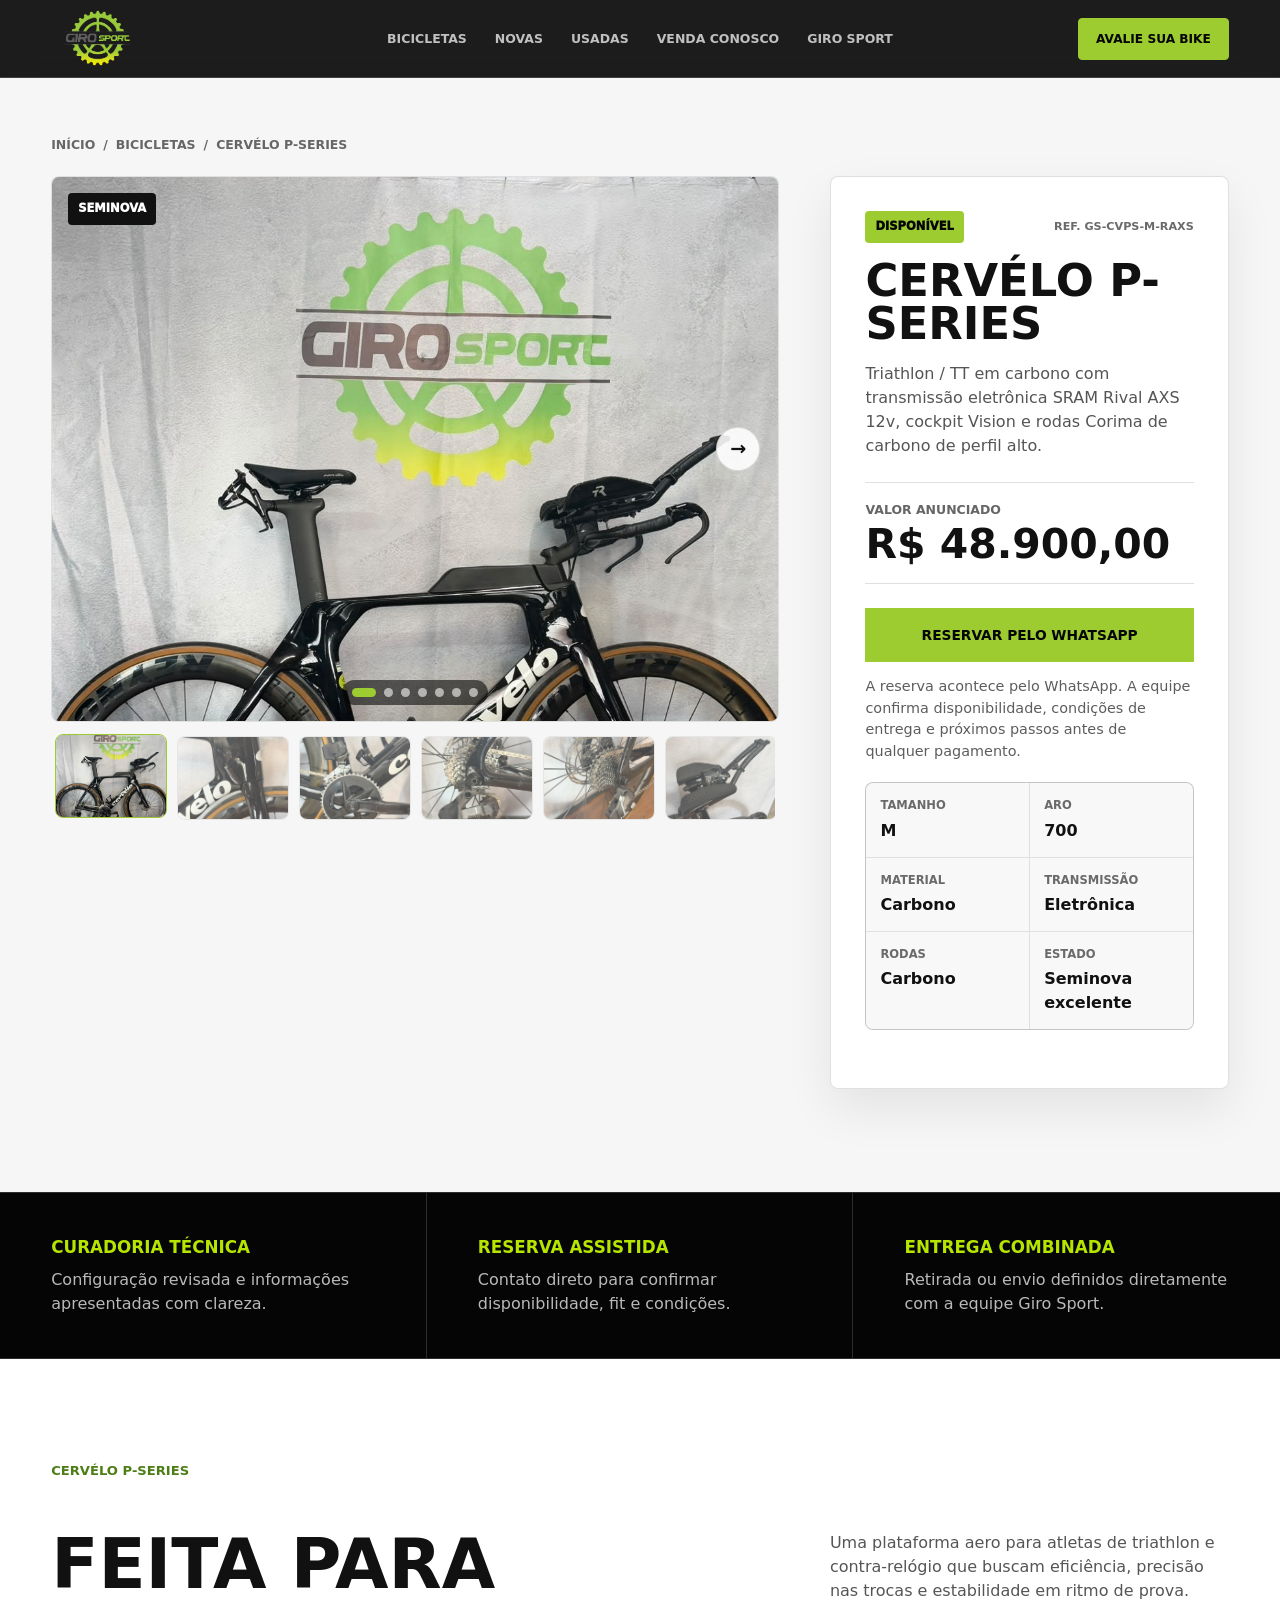
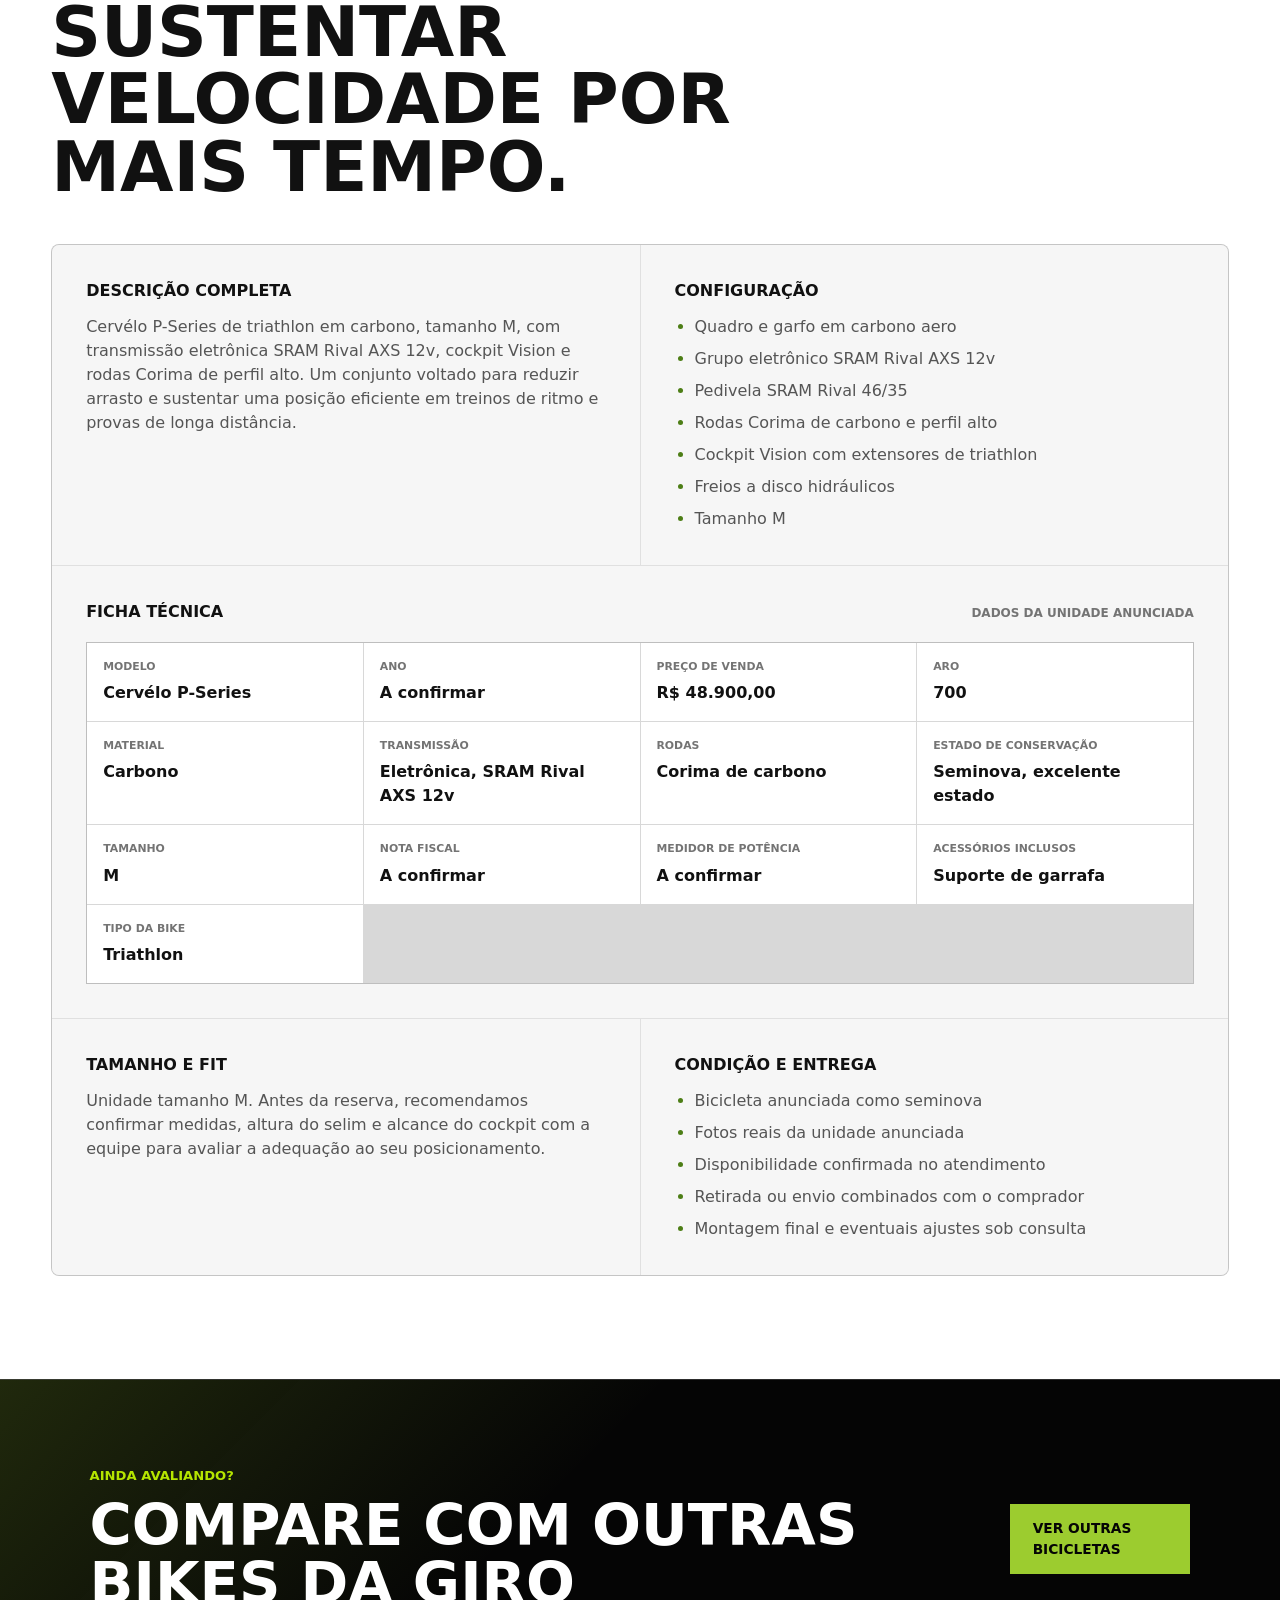
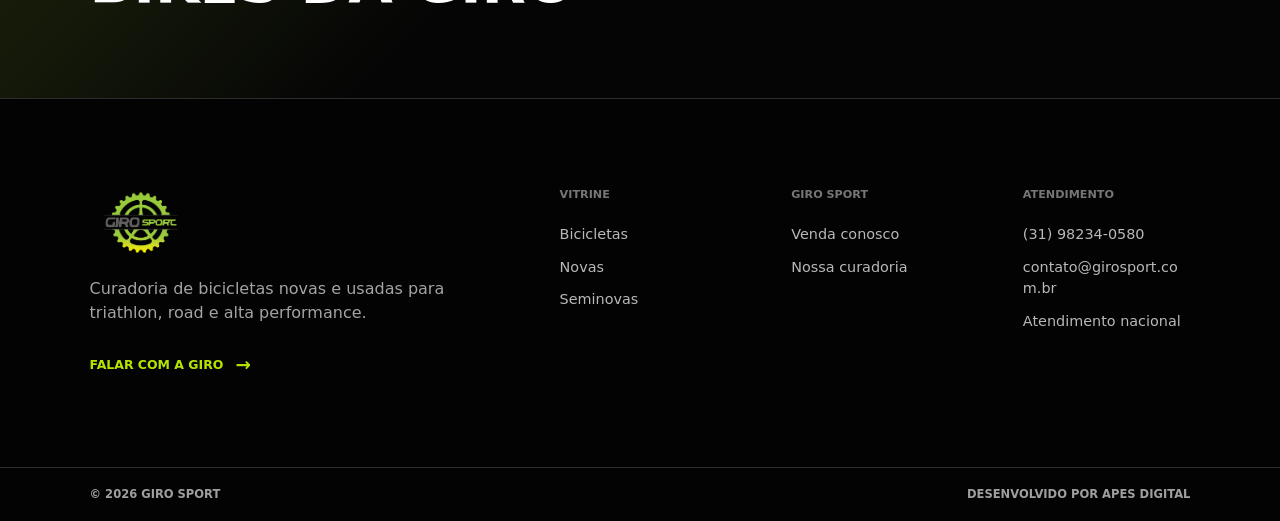
==== bike-cervelo-p-series.html @ 22b66dc3 "0.2" ====
<!doctype html>
<html lang="pt-BR">
  <head>
    <meta charset="utf-8">
    <meta name="viewport" content="width=device-width, initial-scale=1">
    <title>Cerv&eacute;lo P-Series Rival AXS | Giro Sport</title>
    <meta
      name="description"
      content="Cerv&eacute;lo P-Series seminova tamanho M, quadro de carbono, SRAM Rival AXS e rodas Corima de carbono. Reserve com atendimento da Giro Sport."
    >
    <meta name="theme-color" content="#050505">
    <link rel="stylesheet" href="./styles.css?v=20260713-5">
    <script type="application/ld+json">
      {
        "@context": "https://schema.org",
        "@type": "Product",
        "name": "Cerv\u00e9lo P-Series Rival AXS",
        "sku": "GS-CVPS-M-RAXS",
        "image": [
          "./assets/cervelo-p-series-01.jpg",
          "./assets/cervelo-p-series-02.jpg",
          "./assets/cervelo-p-series-03.jpg"
        ],
        "brand": {
          "@type": "Brand",
          "name": "Cerv\u00e9lo"
        },
        "model": "P-Series",
        "category": "Bicicleta de triathlon",
        "material": "Carbono",
        "size": "M",
        "description": "Bicicleta de triathlon em carbono, tamanho M, equipada com SRAM Rival AXS 12 velocidades e rodas Corima de carbono de perfil alto.",
        "additionalProperty": [
          {
            "@type": "PropertyValue",
            "name": "Aro",
            "value": "700"
          },
          {
            "@type": "PropertyValue",
            "name": "Transmiss\u00e3o",
            "value": "Eletr\u00f4nica SRAM Rival AXS 12v"
          },
          {
            "@type": "PropertyValue",
            "name": "Rodas",
            "value": "Corima de carbono"
          }
        ],
        "offers": {
          "@type": "Offer",
          "priceCurrency": "BRL",
          "price": "48900.00",
          "availability": "https://schema.org/InStock",
          "itemCondition": "https://schema.org/UsedCondition",
          "seller": {
            "@type": "Organization",
            "name": "Giro Sport"
          }
        }
      }
    </script>
  </head>
  <body class="product-page">
    <header class="site-header" data-header>
      <a class="brand" href="./index.html#top" aria-label="Giro Sport - in&iacute;cio">
        <img class="brand-logo" src="./assets/logo.svg" alt="Giro Sport">
      </a>

      <button class="menu-toggle" type="button" aria-expanded="false" aria-controls="main-nav">
        <span></span>
        <span></span>
        <span></span>
        <span class="sr-only">Abrir menu</span>
      </button>

      <nav class="main-nav" id="main-nav" aria-label="Navega&ccedil;&atilde;o principal">
        <a href="./index.html#bicicletas">Bicicletas</a>
        <a href="./index.html#novas">Novas</a>
        <a href="./index.html#usadas">Usadas</a>
        <a href="./index.html#vender">Venda conosco</a>
        <a href="./index.html#referencia">Giro Sport</a>
      </nav>

      <a class="header-cta" href="./index.html#vender">Avalie sua bike</a>
    </header>

    <main>
      <section class="product-detail" aria-labelledby="product-title">
        <div class="product-breadcrumb" aria-label="Caminho de navega&ccedil;&atilde;o">
          <a href="./index.html#top">In&iacute;cio</a>
          <span>/</span>
          <a href="./index.html#bicicletas">Bicicletas</a>
          <span>/</span>
          <strong>Cerv&eacute;lo P-Series</strong>
        </div>

        <div class="product-layout">
          <div class="product-gallery" aria-label="Fotos da Cerv&eacute;lo P-Series" data-product-gallery>
            <div class="product-main-image">
              <span class="badge used">Seminova</span>
              <img
                src="./assets/cervelo-p-series-01.jpg"
                alt="Cerv&eacute;lo P-Series preta vista pelo lado da transmiss&atilde;o"
                fetchpriority="high"
                decoding="async"
                data-gallery-main
              >
              <button class="product-gallery-next" type="button" aria-label="Ver pr&oacute;xima foto" data-gallery-next>
                &rarr;
              </button>
              <div class="product-gallery-dots" aria-label="Posi&ccedil;&atilde;o da foto no carrossel" data-gallery-dots>
                <button class="is-active" type="button" aria-label="Ver foto 1" data-gallery-dot></button>
                <button type="button" aria-label="Ver foto 2" data-gallery-dot></button>
                <button type="button" aria-label="Ver foto 3" data-gallery-dot></button>
                <button type="button" aria-label="Ver foto 4" data-gallery-dot></button>
                <button type="button" aria-label="Ver foto 5" data-gallery-dot></button>
                <button type="button" aria-label="Ver foto 6" data-gallery-dot></button>
                <button type="button" aria-label="Ver foto 7" data-gallery-dot></button>
              </div>
            </div>
            <div class="product-thumbs" aria-label="Outras imagens do produto">
              <button
                class="is-active"
                type="button"
                aria-label="Mostrar vista lateral da Cerv&eacute;lo P-Series"
                aria-current="true"
                data-gallery-thumb
                data-src="./assets/cervelo-p-series-01.jpg"
                data-alt="Cerv&eacute;lo P-Series preta vista pelo lado da transmiss&atilde;o"
              >
                <img src="./assets/cervelo-p-series-01.jpg" alt="Vista lateral da Cerv&eacute;lo P-Series" decoding="async">
              </button>
              <button
                type="button"
                aria-label="Mostrar detalhe frontal do quadro"
                data-gallery-thumb
                data-src="./assets/cervelo-p-series-02.jpg"
                data-alt="Detalhe frontal do quadro da Cerv&eacute;lo P-Series"
              >
                <img src="./assets/cervelo-p-series-02.jpg" alt="Detalhe frontal do quadro da Cerv&eacute;lo P-Series" loading="lazy" decoding="async">
              </button>
              <button
                type="button"
                aria-label="Mostrar pedivela e c&acirc;mbio dianteiro SRAM Rival"
                data-gallery-thumb
                data-src="./assets/cervelo-p-series-03.jpg"
                data-alt="Pedivela e c&acirc;mbio dianteiro SRAM Rival da Cerv&eacute;lo"
              >
                <img src="./assets/cervelo-p-series-03.jpg" alt="Pedivela e c&acirc;mbio dianteiro SRAM Rival" loading="lazy" decoding="async">
              </button>
              <button
                type="button"
                aria-label="Mostrar c&acirc;mbio traseiro SRAM Rival"
                data-gallery-thumb
                data-src="./assets/cervelo-p-series-04.jpg"
                data-alt="Detalhe do c&acirc;mbio traseiro SRAM Rival AXS"
              >
                <img src="./assets/cervelo-p-series-04.jpg" alt="C&acirc;mbio traseiro SRAM Rival AXS" loading="lazy" decoding="async">
              </button>
              <button
                type="button"
                aria-label="Mostrar cassete e freio a disco traseiro"
                data-gallery-thumb
                data-src="./assets/cervelo-p-series-05.jpg"
                data-alt="Detalhe do cassete e freio a disco traseiro da Cerv&eacute;lo"
              >
                <img src="./assets/cervelo-p-series-05.jpg" alt="Cassete e freio a disco traseiro" loading="lazy" decoding="async">
              </button>
              <button
                type="button"
                aria-label="Mostrar cockpit de triathlon Vision"
                data-gallery-thumb
                data-src="./assets/cervelo-p-series-06.jpg"
                data-alt="Cockpit de triathlon Vision com extensores e apoios de bra&ccedil;o"
              >
                <img src="./assets/cervelo-p-series-06.jpg" alt="Cockpit de triathlon Vision" loading="lazy" decoding="async">
              </button>
              <button
                type="button"
                aria-label="Mostrar detalhe do c&acirc;mbio dianteiro"
                data-gallery-thumb
                data-src="./assets/cervelo-p-series-07.jpg"
                data-alt="Detalhe do c&acirc;mbio dianteiro e coroas SRAM Rival"
              >
                <img src="./assets/cervelo-p-series-07.jpg" alt="C&acirc;mbio dianteiro e coroas SRAM Rival" loading="lazy" decoding="async">
              </button>
            </div>
          </div>

          <aside class="product-summary" aria-label="Resumo da bike">
            <div class="product-status-row">
              <span>Dispon&iacute;vel</span>
              <small>Ref. GS-CVPS-M-RAXS</small>
            </div>
            <h1 id="product-title">Cerv&eacute;lo P-Series</h1>
            <p class="product-subtitle">
              Triathlon / TT em carbono com transmiss&atilde;o eletr&ocirc;nica SRAM Rival AXS 12v,
              cockpit Vision e rodas Corima de carbono de perfil alto.
            </p>

            <div class="product-price-block">
              <span>Valor anunciado</span>
              <strong>R$ 48.900,00</strong>
            </div>

            <a
              class="button button-primary product-reserve"
              href="https://wa.me/5531982340580?text=Ol%C3%A1%2C%20tenho%20interesse%20em%20reservar%20a%20Cerv%C3%A9lo%20P-Series%20Rival%20AXS%20anunciada%20por%20R%24%2048.900%2C00.%20Tamanho%20M%2C%20SRAM%20Rival%20AXS%2012v%20e%20rodas%20Corima.%20Refer%C3%AAncia%20GS-CVPS-M-RAXS.%20Gostaria%20de%20confirmar%20a%20disponibilidade%20e%20as%20condi%C3%A7%C3%B5es%20de%20entrega."
              target="_blank"
              rel="noopener"
            >
              Reservar pelo WhatsApp
            </a>

            <p class="reserve-note">
              A reserva acontece pelo WhatsApp. A equipe confirma disponibilidade,
              condi&ccedil;&otilde;es de entrega e pr&oacute;ximos passos antes de qualquer pagamento.
            </p>

            <dl class="product-quick-specs">
              <div>
                <dt>Tamanho</dt>
                <dd>M</dd>
              </div>
              <div>
                <dt>Aro</dt>
                <dd>700</dd>
              </div>
              <div>
                <dt>Material</dt>
                <dd>Carbono</dd>
              </div>
              <div>
                <dt>Transmiss&atilde;o</dt>
                <dd>Eletr&ocirc;nica</dd>
              </div>
              <div>
                <dt>Rodas</dt>
                <dd>Carbono</dd>
              </div>
              <div>
                <dt>Estado</dt>
                <dd>Seminova excelente</dd>
              </div>
            </dl>
          </aside>
        </div>
      </section>

      <section class="product-info-band" aria-label="Diferenciais da reserva">
        <div>
          <strong>Curadoria t&eacute;cnica</strong>
          <span>Configura&ccedil;&atilde;o revisada e informa&ccedil;&otilde;es apresentadas com clareza.</span>
        </div>
        <div>
          <strong>Reserva assistida</strong>
          <span>Contato direto para confirmar disponibilidade, fit e condi&ccedil;&otilde;es.</span>
        </div>
        <div>
          <strong>Entrega combinada</strong>
          <span>Retirada ou envio definidos diretamente com a equipe Giro Sport.</span>
        </div>
      </section>

      <section class="product-description">
        <div class="section-heading product-heading">
          <p class="eyebrow dark">Cerv&eacute;lo P-Series</p>
          <h2>Feita para sustentar velocidade por mais tempo.</h2>
          <p>
            Uma plataforma aero para atletas de triathlon e contra-rel&oacute;gio que buscam
            efici&ecirc;ncia, precis&atilde;o nas trocas e estabilidade em ritmo de prova.
          </p>
        </div>

        <div class="product-content-grid">
          <article>
            <h3>Descri&ccedil;&atilde;o completa</h3>
            <p>
              Cerv&eacute;lo P-Series de triathlon em carbono, tamanho M, com transmiss&atilde;o
              eletr&ocirc;nica SRAM Rival AXS 12v, cockpit Vision e rodas Corima de perfil alto.
              Um conjunto voltado para reduzir arrasto e sustentar uma posi&ccedil;&atilde;o eficiente
              em treinos de ritmo e provas de longa dist&acirc;ncia.
            </p>
          </article>

          <article>
            <h3>Configura&ccedil;&atilde;o</h3>
            <ul>
              <li>Quadro e garfo em carbono aero</li>
              <li>Grupo eletr&ocirc;nico SRAM Rival AXS 12v</li>
              <li>Pedivela SRAM Rival 46/35</li>
              <li>Rodas Corima de carbono e perfil alto</li>
              <li>Cockpit Vision com extensores de triathlon</li>
              <li>Freios a disco hidr&aacute;ulicos</li>
              <li>Tamanho M</li>
            </ul>
          </article>

          <!-- Campos desta ficha seguem o formulario oficial de cadastro de novas bicicletas. -->
          <article class="product-specification">
            <div class="product-specification-heading">
              <h3>Ficha t&eacute;cnica</h3>
              <span>Dados da unidade anunciada</span>
            </div>
            <dl class="product-spec-list">
              <div>
                <dt>Modelo</dt>
                <dd>Cerv&eacute;lo P-Series</dd>
              </div>
              <div>
                <dt>Ano</dt>
                <dd>A confirmar</dd>
              </div>
              <div>
                <dt>Pre&ccedil;o de venda</dt>
                <dd>R$ 48.900,00</dd>
              </div>
              <div>
                <dt>Aro</dt>
                <dd>700</dd>
              </div>
              <div>
                <dt>Material</dt>
                <dd>Carbono</dd>
              </div>
              <div>
                <dt>Transmiss&atilde;o</dt>
                <dd>Eletr&ocirc;nica, SRAM Rival AXS 12v</dd>
              </div>
              <div>
                <dt>Rodas</dt>
                <dd>Corima de carbono</dd>
              </div>
              <div>
                <dt>Estado de conserva&ccedil;&atilde;o</dt>
                <dd>Seminova, excelente estado</dd>
              </div>
              <div>
                <dt>Tamanho</dt>
                <dd>M</dd>
              </div>
              <div>
                <dt>Nota fiscal</dt>
                <dd>A confirmar</dd>
              </div>
              <div>
                <dt>Medidor de pot&ecirc;ncia</dt>
                <dd>A confirmar</dd>
              </div>
              <div>
                <dt>Acess&oacute;rios inclusos</dt>
                <dd>Suporte de garrafa</dd>
              </div>
              <div>
                <dt>Tipo da bike</dt>
                <dd>Triathlon</dd>
              </div>
            </dl>
          </article>

          <article>
            <h3>Tamanho e fit</h3>
            <p>
              Unidade tamanho M. Antes da reserva, recomendamos confirmar medidas,
              altura do selim e alcance do cockpit com a equipe para avaliar a adequa&ccedil;&atilde;o
              ao seu posicionamento.
            </p>
          </article>

          <article>
            <h3>Condi&ccedil;&atilde;o e entrega</h3>
            <ul>
              <li>Bicicleta anunciada como seminova</li>
              <li>Fotos reais da unidade anunciada</li>
              <li>Disponibilidade confirmada no atendimento</li>
              <li>Retirada ou envio combinados com o comprador</li>
              <li>Montagem final e eventuais ajustes sob consulta</li>
            </ul>
          </article>
        </div>
      </section>

      <section class="product-related">
        <div>
          <p class="eyebrow">Ainda avaliando?</p>
          <h2>Compare com outras bikes da Giro</h2>
        </div>
        <a class="button button-primary" href="./index.html#bicicletas">Ver outras bicicletas</a>
      </section>
    </main>

    <footer class="site-footer" id="contato">
      <div class="footer-main">
        <div class="footer-brand">
          <img src="./assets/logo.svg" alt="Giro Sport">
          <p>Curadoria de bicicletas novas e usadas para triathlon, road e alta performance.</p>
          <a
            class="footer-whatsapp"
            href="https://wa.me/5531982340580?text=Ol%C3%A1%2C%20gostaria%20de%20falar%20com%20a%20Giro%20Sport."
            target="_blank"
            rel="noopener"
          >
            Falar com a Giro <span aria-hidden="true">&rarr;</span>
          </a>
        </div>
        <nav class="footer-links" aria-label="Navega&ccedil;&atilde;o do rodap&eacute;">
          <div>
            <h3>Vitrine</h3>
            <a href="./index.html#bicicletas">Bicicletas</a>
            <a href="./index.html#novas">Novas</a>
            <a href="./index.html#usadas">Seminovas</a>
          </div>
          <div>
            <h3>Giro Sport</h3>
            <a href="./index.html#vender">Venda conosco</a>
            <a href="./index.html#referencia">Nossa curadoria</a>
          </div>
          <div>
            <h3>Atendimento</h3>
            <a href="tel:+5531982340580">(31) 98234-0580</a>
            <a href="mailto:contato@girosport.com.br">contato@girosport.com.br</a>
            <span>Atendimento nacional</span>
          </div>
        </nav>
      </div>
      <div class="footer-bottom">
        <span>&copy; 2026 Giro Sport</span>
        <span>Desenvolvido por APES Digital</span>
      </div>
    </footer>

    <script src="./script.js"></script>
  </body>
</html>
---- styles.css ----
:root {
  --black: #050505;
  --ink: #111111;
  --white: #ffffff;
  --soft-white: #f6f6f6;
  --muted: #767676;
  --line: rgba(255, 255, 255, 0.16);
  --dark-line: rgba(0, 0, 0, 0.12);
  --green: #9ccc2f;
  --green-strong: #b6e500;
  --green-deep: #4d7e16;
  --header-height: 78px;
}

* {
  box-sizing: border-box;
}

html {
  scroll-behavior: smooth;
  max-width: 100%;
  overflow-x: clip;
}

body {
  width: 100%;
  max-width: 100%;
  margin: 0;
  overflow-x: clip;
  background: var(--black);
  color: var(--white);
  font-family:
    Inter, ui-sans-serif, system-ui, -apple-system, BlinkMacSystemFont, "Segoe UI",
    sans-serif;
  line-height: 1.5;
}

body.menu-open {
  overflow: hidden;
}

img {
  display: block;
  max-width: 100%;
}

a {
  color: inherit;
  text-decoration: none;
}

button,
input,
textarea,
select {
  font: inherit;
}

.sr-only {
  position: absolute;
  width: 1px;
  height: 1px;
  padding: 0;
  margin: -1px;
  overflow: hidden;
  clip: rect(0, 0, 0, 0);
  white-space: nowrap;
  border: 0;
}

.site-header {
  position: sticky;
  z-index: 50;
  top: 0;
  left: 0;
  right: 0;
  height: var(--header-height);
  display: grid;
  grid-template-columns: minmax(96px, 1fr) auto minmax(150px, 1fr);
  align-items: center;
  gap: clamp(18px, 2.5vw, 36px);
  padding: 7px clamp(18px, 4vw, 64px);
  border-bottom: 1px solid var(--line);
  background: rgba(5, 5, 5, 0.9);
  backdrop-filter: blur(16px);
  transition:
    background 180ms ease,
    border-color 180ms ease,
    box-shadow 180ms ease;
}

.site-header.is-scrolled {
  border-color: rgba(255, 255, 255, 0.2);
  background: rgba(5, 5, 5, 0.98);
  box-shadow: 0 10px 28px rgba(0, 0, 0, 0.24);
}

.brand {
  display: inline-flex;
  align-items: center;
  width: 96px;
  min-width: 96px;
  height: 64px;
}

.brand-logo {
  width: 92px;
  height: 64px;
  object-fit: contain;
}

.main-nav {
  display: flex;
  justify-content: center;
  align-items: center;
  gap: 4px;
  color: rgba(255, 255, 255, 0.72);
  font-size: 0.78rem;
  font-weight: 800;
  text-transform: uppercase;
}

.main-nav a {
  padding: 10px 12px;
  border-radius: 4px;
  transition:
    background 180ms ease,
    color 180ms ease;
}

.main-nav a::after {
  display: none;
}

.main-nav a:hover,
.main-nav a:focus-visible {
  background: rgba(255, 255, 255, 0.07);
  color: var(--green-strong);
}

.header-cta {
  display: inline-flex;
  align-items: center;
  justify-content: center;
  justify-self: end;
  min-height: 42px;
  padding: 0 17px;
  border: 1px solid var(--green);
  border-radius: 4px;
  color: var(--black);
  background: var(--green);
  font-size: 0.76rem;
  font-weight: 900;
  text-transform: uppercase;
  transition:
    transform 180ms ease,
    background 180ms ease,
    color 180ms ease,
    border-color 180ms ease;
}

.header-cta:hover,
.header-cta:focus-visible {
  background: var(--white);
  border-color: var(--white);
  transform: translateY(-1px);
}

.menu-toggle {
  position: relative;
  display: none;
  width: 44px;
  height: 44px;
  padding: 0;
  border: 1px solid var(--line);
  border-radius: 6px;
  background: rgba(255, 255, 255, 0.04);
  color: var(--white);
  cursor: pointer;
  transition:
    background 180ms ease,
    border-color 180ms ease;
}

.menu-toggle span:not(.sr-only) {
  position: absolute;
  left: 50%;
  display: block;
  width: 18px;
  height: 2px;
  margin: 0;
  background: currentColor;
  transform: translateX(-50%);
  transition:
    top 180ms ease,
    opacity 180ms ease,
    transform 180ms ease;
}

.menu-toggle span:nth-child(1) {
  top: 14px;
}

.menu-toggle span:nth-child(2) {
  top: 21px;
}

.menu-toggle span:nth-child(3) {
  top: 28px;
}

.menu-toggle[aria-expanded="true"] {
  border-color: var(--green);
  background: rgba(156, 204, 47, 0.12);
}

.menu-toggle[aria-expanded="true"] span:nth-child(1) {
  top: 21px;
  transform: translateX(-50%) rotate(45deg);
}

.menu-toggle[aria-expanded="true"] span:nth-child(2) {
  opacity: 0;
}

.menu-toggle[aria-expanded="true"] span:nth-child(3) {
  top: 21px;
  transform: translateX(-50%) rotate(-45deg);
}

.hero {
  position: relative;
  min-height: clamp(560px, 70vh, 690px);
  overflow: hidden;
}

.carousel,
.hero-slide {
  min-height: clamp(560px, 70vh, 690px);
}

.carousel {
  position: relative;
  background: var(--black);
  touch-action: pan-y;
}

.hero-slide {
  position: absolute;
  inset: 0;
  opacity: 0;
  pointer-events: none;
  visibility: hidden;
  transition:
    opacity 600ms ease,
    visibility 600ms ease;
}

.hero-slide.is-active {
  opacity: 1;
  pointer-events: auto;
  visibility: visible;
}

.hero-media {
  position: absolute;
  inset: 0;
  width: 100%;
  height: 100%;
  object-fit: cover;
  transform: scale(1.025);
  transition: transform 5.8s ease-out;
}

.hero-slide.is-active .hero-media {
  transform: scale(1);
}

.hero-scrim {
  position: absolute;
  inset: 0;
  background:
    linear-gradient(90deg, rgba(0, 0, 0, 0.94) 0%, rgba(0, 0, 0, 0.78) 34%, rgba(0, 0, 0, 0.18) 72%),
    linear-gradient(0deg, rgba(0, 0, 0, 0.64) 0%, rgba(0, 0, 0, 0) 42%);
}

.hero-content {
  position: absolute;
  z-index: 2;
  top: 50%;
  width: min(540px, calc(100% - 40px));
  margin-left: clamp(20px, 6vw, 86px);
  transform: translateY(-50%);
}

.eyebrow {
  margin: 0 0 18px;
  color: var(--green-strong);
  font-size: 0.82rem;
  font-weight: 900;
  text-transform: uppercase;
}

.eyebrow.dark {
  color: var(--green-deep);
}

.hero-content h1,
.hero-content h2 {
  margin: 0;
  max-width: 560px;
  color: var(--white);
  font-size: clamp(2rem, 3.4vw, 3.4rem);
  line-height: 0.98;
  font-weight: 950;
  text-transform: uppercase;
}

.hero-content p:not(.eyebrow) {
  max-width: 520px;
  margin: 18px 0 0;
  color: rgba(255, 255, 255, 0.78);
  font-size: clamp(0.96rem, 1.15vw, 1.08rem);
}

.hero-actions {
  display: flex;
  flex-wrap: wrap;
  gap: 12px;
  margin-top: 26px;
}

.button {
  display: inline-flex;
  align-items: center;
  justify-content: center;
  min-height: 48px;
  padding: 13px 22px;
  border: 1px solid currentColor;
  font-size: 0.86rem;
  font-weight: 900;
  text-transform: uppercase;
  transition:
    transform 180ms ease,
    background 180ms ease,
    border-color 180ms ease,
    color 180ms ease;
}

.button:hover,
.button:focus-visible {
  transform: translateY(-2px);
}

.button-primary {
  border-color: var(--green);
  background: var(--green);
  color: var(--black);
}

.button-primary:hover,
.button-primary:focus-visible {
  border-color: var(--white);
  background: var(--white);
}

.button-ghost {
  color: var(--white);
  background: rgba(255, 255, 255, 0.05);
}

.button-dark {
  border-color: var(--ink);
  color: var(--white);
  background: var(--ink);
}

.button-dark:hover,
.button-dark:focus-visible {
  border-color: var(--green-deep);
  background: var(--green-deep);
}

.carousel-arrow {
  position: absolute;
  z-index: 4;
  bottom: 28px;
  display: grid;
  place-items: center;
  width: 46px;
  height: 46px;
  border: 1px solid var(--line);
  border-radius: 50%;
  background: rgba(0, 0, 0, 0.3);
  color: var(--white);
  cursor: pointer;
  transition:
    background 180ms ease,
    border-color 180ms ease,
    color 180ms ease;
}

.carousel-arrow:hover,
.carousel-arrow:focus-visible {
  border-color: var(--green);
  background: var(--green);
  color: var(--black);
}

.carousel-prev {
  left: auto;
  right: clamp(78px, 6vw, 104px);
}

.carousel-next {
  right: clamp(16px, 3vw, 44px);
}

.carousel-dots {
  position: absolute;
  z-index: 4;
  bottom: 46px;
  left: clamp(20px, 6vw, 86px);
  display: flex;
  gap: 8px;
}

.carousel-dots button {
  width: 28px;
  height: 5px;
  padding: 0;
  border: 0;
  border-radius: 999px;
  background: rgba(255, 255, 255, 0.36);
  cursor: pointer;
  transition:
    width 180ms ease,
    background 180ms ease;
}

.carousel-dots button.is-active {
  width: 48px;
  background: var(--green);
}

.category-rail {
  display: grid;
  grid-template-columns: repeat(6, 1fr);
  border-top: 1px solid var(--line);
  border-bottom: 1px solid var(--line);
  background: var(--black);
}

.category-rail a {
  display: grid;
  place-items: center;
  min-height: 84px;
  padding: 14px;
  border-right: 1px solid var(--line);
  color: rgba(255, 255, 255, 0.82);
  font-weight: 900;
  text-align: center;
  text-transform: uppercase;
  transition:
    background 180ms ease,
    color 180ms ease;
}

.category-rail a:last-child {
  border-right: 0;
}

.category-rail a:hover,
.category-rail a:focus-visible {
  background: var(--green);
  color: var(--black);
}

.products {
  padding: clamp(70px, 9vw, 118px) clamp(18px, 4vw, 64px);
  background: var(--soft-white);
  color: var(--ink);
}

.section-heading {
  display: grid;
  grid-template-columns: minmax(0, 0.86fr) minmax(260px, 0.48fr);
  gap: clamp(28px, 5vw, 80px);
  align-items: end;
  max-width: 1340px;
  margin: 0 auto 42px;
}

.section-heading .eyebrow {
  grid-column: 1 / -1;
  margin-bottom: -14px;
}

.section-heading h2 {
  margin: 0;
  font-size: clamp(2.1rem, 5.4vw, 4.6rem);
  line-height: 0.98;
  text-transform: uppercase;
}

.section-heading p:not(.eyebrow) {
  margin: 0;
  color: #555555;
}

.bike-grid {
  position: relative;
  display: grid;
  grid-template-columns: repeat(3, minmax(0, 1fr));
  gap: 18px;
  max-width: 1340px;
  margin: 0 auto;
}

.bike-carousel-controls {
  display: none;
}

.bike-card {
  overflow: hidden;
  border: 1px solid var(--dark-line);
  border-radius: 8px;
  background: var(--white);
  transition:
    transform 180ms ease,
    border-color 180ms ease,
    box-shadow 180ms ease;
}

.bike-card:hover {
  transform: translateY(-4px);
  border-color: rgba(77, 126, 22, 0.42);
  box-shadow: 0 18px 36px rgba(0, 0, 0, 0.08);
}

.bike-image {
  position: relative;
  aspect-ratio: 4 / 3;
  display: grid;
  place-items: center;
  overflow: hidden;
  background: #f9f9f9;
}

.bike-image img {
  width: 100%;
  height: 100%;
  object-fit: cover;
  transform: scale(1.05);
  transition: transform 220ms ease;
}

.bike-image.is-contain img {
  object-fit: contain;
  transform: none;
}

.bike-card:hover .bike-image.is-contain img {
  transform: scale(1.025);
}

.bike-card:hover .bike-image img {
  transform: scale(1.09);
}

.badge {
  position: absolute;
  z-index: 2;
  top: 16px;
  left: 16px;
  padding: 7px 10px;
  border-radius: 4px;
  background: var(--green);
  color: var(--black);
  font-size: 0.72rem;
  font-weight: 950;
  text-transform: uppercase;
}

.badge.used {
  background: var(--ink);
  color: var(--white);
}

.bike-info {
  padding: 20px;
}

.bike-type {
  margin: 0 0 6px;
  color: var(--green-deep);
  font-size: 0.74rem;
  font-weight: 900;
  text-transform: uppercase;
}

.bike-info h3 {
  margin: 0;
  font-size: clamp(1.18rem, 1.8vw, 1.55rem);
  line-height: 1.12;
}

.bike-price {
  margin: 12px 0;
  font-size: 1.25rem;
  font-weight: 950;
}

.bike-specs {
  display: flex;
  flex-wrap: wrap;
  gap: 8px;
  margin-bottom: 18px;
}

.bike-specs span {
  padding: 6px 9px;
  border: 1px solid var(--dark-line);
  border-radius: 999px;
  color: #444444;
  font-size: 0.78rem;
}

.bike-info a {
  display: inline-flex;
  align-items: center;
  min-height: 40px;
  padding: 0 14px;
  border: 1px solid var(--ink);
  color: var(--ink);
  font-size: 0.76rem;
  font-weight: 900;
  text-transform: uppercase;
  transition:
    background 180ms ease,
    border-color 180ms ease,
    color 180ms ease;
}

.bike-info a:hover,
.bike-info a:focus-visible {
  border-color: var(--green);
  background: var(--green);
  color: var(--black);
}

.sell-section {
  display: grid;
  grid-template-columns: minmax(0, 0.92fr) minmax(420px, 1.08fr);
  gap: 0;
  padding: 0;
  background: var(--soft-white);
  color: var(--ink);
}

.sell-media {
  position: relative;
  min-height: 680px;
  overflow: hidden;
  background: var(--black);
}

.sell-media::after {
  content: "";
  position: absolute;
  inset: 0;
  background: linear-gradient(0deg, rgba(0, 0, 0, 0.82), transparent 58%);
}

.sell-media img {
  position: absolute;
  inset: 0;
  width: 100%;
  height: 100%;
  object-fit: cover;
  object-position: 68% center;
}

.sell-media-caption {
  position: absolute;
  z-index: 2;
  right: clamp(24px, 4vw, 54px);
  bottom: clamp(26px, 5vw, 56px);
  left: clamp(24px, 4vw, 54px);
}

.sell-media-caption span {
  display: block;
  margin-bottom: 8px;
  color: var(--green-strong);
  font-size: 0.74rem;
  font-weight: 900;
  text-transform: uppercase;
}

.sell-media-caption strong {
  display: block;
  max-width: 420px;
  color: var(--white);
  font-size: clamp(1.7rem, 3vw, 2.8rem);
  line-height: 1;
  text-transform: uppercase;
}

.sell-copy {
  align-self: center;
  padding: clamp(58px, 7vw, 104px) clamp(24px, 6vw, 92px);
}

.sell-copy h2,
.authority h2 {
  margin: 0;
  font-size: clamp(2rem, 4.5vw, 4.1rem);
  line-height: 1;
  text-transform: uppercase;
}

.sell-copy p:not(.eyebrow) {
  max-width: 620px;
  margin: 22px 0 0;
  color: #4f4f4f;
  font-size: 1.03rem;
}

.sell-steps {
  display: grid;
  margin: 32px 0 28px;
  border-top: 1px solid var(--dark-line);
  border-bottom: 1px solid var(--dark-line);
}

.sell-steps div {
  display: grid;
  grid-template-columns: 48px 1fr;
  gap: 6px 16px;
  padding: 18px 0;
  border-bottom: 1px solid var(--dark-line);
}

.sell-steps div:last-child {
  border-bottom: 0;
}

.sell-steps span {
  grid-row: span 2;
  color: var(--green-deep);
  font-weight: 950;
}

.sell-steps strong {
  font-size: 0.96rem;
  text-transform: uppercase;
}

.sell-steps p {
  margin: 0;
  color: #5f5f5f;
  font-size: 0.92rem;
}

.sell-actions {
  display: flex;
  flex-wrap: wrap;
  gap: 14px 18px;
  align-items: center;
}

.sell-actions > span {
  color: #666666;
  font-size: 0.78rem;
}

.authority {
  position: relative;
  display: grid;
  grid-template-columns: minmax(0, 1fr) minmax(300px, 0.58fr);
  gap: clamp(32px, 6vw, 90px);
  padding: clamp(74px, 9vw, 128px) clamp(18px, 7vw, 120px);
  border-top: 1px solid var(--line);
  overflow: hidden;
  background: #080808;
  color: var(--white);
}

.authority::before {
  content: "";
  position: absolute;
  top: 0;
  left: clamp(18px, 7vw, 120px);
  width: min(180px, 28vw);
  height: 4px;
  background: var(--green);
}

.authority h2 {
  max-width: 820px;
  font-size: clamp(2.2rem, 5vw, 4.8rem);
}

.authority-copy {
  align-self: end;
}

.authority-copy > p {
  align-self: end;
  margin: 0;
  color: rgba(255, 255, 255, 0.74);
  font-size: 1.05rem;
}

.authority-copy > a {
  display: inline-flex;
  align-items: center;
  gap: 12px;
  margin-top: 24px;
  color: var(--green-strong);
  font-size: 0.8rem;
  font-weight: 900;
  text-transform: uppercase;
}

.authority-copy > a span {
  font-size: 1.2rem;
  transition: transform 180ms ease;
}

.authority-copy > a:hover span,
.authority-copy > a:focus-visible span {
  transform: translateX(4px);
}

.authority-pillars {
  grid-column: 1 / -1;
  display: grid;
  grid-template-columns: repeat(3, 1fr);
  margin-top: clamp(10px, 2vw, 28px);
  border-top: 1px solid var(--line);
  border-bottom: 1px solid var(--line);
}

.authority-pillars article {
  padding: clamp(24px, 3vw, 36px);
  border-right: 1px solid var(--line);
}

.authority-pillars article:last-child {
  border-right: 0;
}

.authority-label {
  display: flex;
  gap: 10px;
  margin: 0 0 28px;
  color: rgba(255, 255, 255, 0.54);
  font-size: 0.72rem;
  font-weight: 900;
  text-transform: uppercase;
}

.authority-label span {
  color: var(--green-strong);
}

.authority-pillars h3 {
  margin: 0 0 12px;
  font-size: clamp(1.18rem, 2vw, 1.6rem);
  line-height: 1.12;
  text-transform: uppercase;
}

.authority-pillars article > p:last-child {
  margin: 0;
  color: rgba(255, 255, 255, 0.66);
}

.product-page {
  background: var(--soft-white);
  color: var(--ink);
}

.product-detail {
  padding: clamp(34px, 4.5vw, 68px) clamp(18px, 4vw, 64px) clamp(64px, 8vw, 104px);
  background: var(--soft-white);
  color: var(--ink);
}

.product-breadcrumb {
  display: flex;
  flex-wrap: wrap;
  gap: 8px;
  max-width: 1340px;
  margin: 0 auto 22px;
  color: #666666;
  font-size: 0.78rem;
  font-weight: 900;
  text-transform: uppercase;
}

.product-breadcrumb a:hover,
.product-breadcrumb a:focus-visible {
  color: var(--green-deep);
}

.product-layout {
  display: grid;
  grid-template-columns: minmax(0, 1.06fr) minmax(360px, 0.58fr);
  gap: clamp(24px, 4vw, 56px);
  align-items: start;
  max-width: 1340px;
  margin: 0 auto;
}

.product-layout > *,
.product-gallery {
  min-width: 0;
  max-width: 100%;
}

.product-gallery {
  display: grid;
  gap: 12px;
}

/* Imagens ideais: 1600x1200px (4:3), bike inteira centralizada e 8% de respiro nas bordas. */
.product-main-image {
  position: relative;
  display: grid;
  place-items: center;
  overflow: hidden;
  aspect-ratio: 4 / 3;
  min-height: 420px;
  border: 1px solid var(--dark-line);
  border-radius: 8px;
  background: var(--white);
}

.product-main-image img {
  width: 100%;
  height: 100%;
  object-fit: contain;
  object-position: center;
}

.product-gallery .product-main-image > img[data-gallery-main] {
  object-fit: contain;
}

.product-gallery-next {
  position: absolute;
  z-index: 3;
  top: 50%;
  right: 18px;
  display: grid;
  place-items: center;
  width: 44px;
  height: 44px;
  padding: 0;
  border: 1px solid var(--dark-line);
  border-radius: 50%;
  background: rgba(255, 255, 255, 0.88);
  color: var(--ink);
  font-size: 1.2rem;
  font-weight: 900;
  cursor: pointer;
  transform: translateY(-50%);
  transition:
    background 180ms ease,
    border-color 180ms ease,
    color 180ms ease;
}

.product-gallery-next:hover,
.product-gallery-next:focus-visible {
  border-color: var(--green);
  background: var(--green);
  color: var(--black);
}

.product-gallery-dots {
  position: absolute;
  z-index: 3;
  left: 50%;
  bottom: 16px;
  display: flex;
  gap: 8px;
  padding: 8px 10px;
  border-radius: 999px;
  background: rgba(5, 5, 5, 0.58);
  transform: translateX(-50%);
}

.product-gallery-dots button {
  width: 9px;
  height: 9px;
  padding: 0;
  border: 0;
  border-radius: 50%;
  background: rgba(255, 255, 255, 0.58);
  cursor: pointer;
}

.product-gallery-dots button.is-active {
  width: 24px;
  border-radius: 999px;
  background: var(--green);
}

.product-thumbs {
  display: flex;
  gap: 10px;
  width: min(100%, 720px);
  margin: 0 auto;
  padding: 2px 2px 8px;
  overflow-x: auto;
  scrollbar-width: thin;
  scrollbar-color: var(--green) #e5e5e5;
  scroll-snap-type: x proximity;
  overscroll-behavior-inline: contain;
}

.product-thumbs button {
  overflow: hidden;
  flex: 0 0 112px;
  width: 112px;
  aspect-ratio: 4 / 3;
  padding: 0;
  border: 1px solid var(--dark-line);
  border-radius: 8px;
  background: var(--white);
  cursor: pointer;
  opacity: 0.72;
  scroll-snap-align: start;
  transition:
    border-color 180ms ease,
    opacity 180ms ease,
    transform 180ms ease;
}

.product-thumbs button:hover,
.product-thumbs button:focus-visible,
.product-thumbs button.is-active {
  border-color: var(--green);
  opacity: 1;
  transform: translateY(-2px);
}

.product-thumbs img {
  width: 100%;
  height: 100%;
  object-fit: cover;
}

.product-summary {
  position: sticky;
  top: calc(var(--header-height) + 24px);
  padding: clamp(22px, 3vw, 34px);
  border: 1px solid var(--dark-line);
  border-radius: 8px;
  background: var(--white);
  box-shadow: 0 20px 48px rgba(0, 0, 0, 0.08);
}

.product-summary h1 {
  margin: 0;
  font-size: clamp(2rem, 3.5vw, 3.4rem);
  line-height: 0.98;
  text-transform: uppercase;
}

.product-status-row {
  display: flex;
  flex-wrap: wrap;
  gap: 10px 14px;
  align-items: center;
  justify-content: space-between;
  margin-bottom: 16px;
}

.product-status-row > span {
  padding: 7px 10px;
  border-radius: 4px;
  background: var(--green);
  color: var(--black);
  font-size: 0.72rem;
  font-weight: 950;
  text-transform: uppercase;
}

.product-status-row > small {
  color: #6a6a6a;
  font-size: 0.7rem;
  font-weight: 800;
  text-transform: uppercase;
}

.product-subtitle {
  margin: 16px 0 0;
  color: #555555;
}

.product-price-block {
  display: grid;
  gap: 4px;
  margin: 24px 0;
  padding: 18px 0;
  border-top: 1px solid var(--dark-line);
  border-bottom: 1px solid var(--dark-line);
}

.product-price-block span {
  color: #666666;
  font-size: 0.78rem;
  font-weight: 900;
  text-transform: uppercase;
}

.product-price-block strong {
  font-size: clamp(1.9rem, 3.2vw, 2.8rem);
  line-height: 1;
  white-space: nowrap;
}

.product-quick-specs {
  display: grid;
  grid-template-columns: repeat(2, minmax(0, 1fr));
  gap: 1px;
  overflow: hidden;
  margin: 0 0 24px;
  border: 1px solid var(--dark-line);
  border-radius: 8px;
  background: var(--dark-line);
}

.product-quick-specs div {
  padding: 14px;
  background: #f8f8f8;
}

.product-quick-specs dt {
  color: #6a6a6a;
  font-size: 0.72rem;
  font-weight: 900;
  text-transform: uppercase;
}

.product-quick-specs dd {
  margin: 4px 0 0;
  font-weight: 900;
}

.product-reserve {
  width: 100%;
  min-height: 54px;
}

.reserve-note {
  margin: 14px 0 20px;
  color: #5d5d5d;
  font-size: 0.9rem;
}

.product-info-band {
  display: grid;
  grid-template-columns: repeat(3, minmax(0, 1fr));
  border-top: 1px solid var(--line);
  border-bottom: 1px solid var(--line);
  background: var(--black);
  color: var(--white);
}

.product-info-band div {
  padding: clamp(22px, 4vw, 42px) clamp(18px, 4vw, 52px);
  border-right: 1px solid var(--line);
}

.product-info-band div:last-child {
  border-right: 0;
}

.product-info-band strong {
  display: block;
  margin-bottom: 8px;
  color: var(--green-strong);
  font-size: 1.05rem;
  text-transform: uppercase;
}

.product-info-band span {
  color: rgba(255, 255, 255, 0.72);
}

.product-description {
  padding: clamp(70px, 8vw, 112px) clamp(18px, 4vw, 64px);
  background: var(--white);
  color: var(--ink);
}

.product-heading {
  align-items: start;
}

.product-content-grid {
  display: grid;
  grid-template-columns: repeat(2, minmax(0, 1fr));
  gap: 1px;
  overflow: hidden;
  max-width: 1340px;
  margin: 0 auto;
  border: 1px solid var(--dark-line);
  border-radius: 8px;
  background: var(--dark-line);
}

.product-content-grid article {
  padding: clamp(24px, 3vw, 34px);
  background: var(--soft-white);
}

.product-content-grid h3 {
  margin: 0 0 12px;
  font-size: 1rem;
  text-transform: uppercase;
}

.product-content-grid p,
.product-content-grid ul {
  margin: 0;
  color: #555555;
}

.product-content-grid ul {
  padding-left: 20px;
}

.product-content-grid li + li {
  margin-top: 8px;
}

.product-content-grid li::marker {
  color: var(--green-deep);
}

.product-specification {
  grid-column: 1 / -1;
}

.product-specification-heading {
  display: flex;
  align-items: baseline;
  justify-content: space-between;
  gap: 20px;
  margin-bottom: 18px;
}

.product-specification-heading h3 {
  margin: 0;
}

.product-specification-heading span {
  color: #747474;
  font-size: 0.75rem;
  font-weight: 800;
  text-transform: uppercase;
}

.product-spec-list {
  display: grid;
  grid-template-columns: repeat(4, minmax(0, 1fr));
  gap: 1px;
  overflow: hidden;
  margin: 0;
  border: 1px solid var(--dark-line);
  background: var(--dark-line);
}

.product-spec-list div {
  min-width: 0;
  padding: 16px;
  background: var(--white);
}

.product-spec-list dt {
  color: #747474;
  font-size: 0.68rem;
  font-weight: 900;
  text-transform: uppercase;
}

.product-spec-list dd {
  margin: 6px 0 0;
  font-weight: 850;
  overflow-wrap: anywhere;
}

.product-related {
  display: flex;
  align-items: center;
  justify-content: space-between;
  gap: 24px;
  padding: clamp(54px, 7vw, 86px) clamp(18px, 7vw, 120px);
  border-top: 1px solid var(--line);
  background:
    linear-gradient(135deg, rgba(156, 204, 47, 0.18), transparent 42%),
    var(--black);
  color: var(--white);
}

.product-related .eyebrow {
  margin-bottom: 12px;
}

.product-related h2 {
  margin: 0;
  font-size: clamp(2rem, 4.5vw, 4rem);
  line-height: 1;
  text-transform: uppercase;
}

.site-footer {
  border-top: 1px solid var(--line);
  background: #030303;
  color: var(--white);
}

.footer-main {
  display: grid;
  grid-template-columns: minmax(260px, 0.72fr) minmax(500px, 1.28fr);
  gap: clamp(48px, 9vw, 140px);
  padding: clamp(58px, 7vw, 88px) clamp(18px, 7vw, 120px);
}

.footer-brand img {
  width: 100px;
  height: 72px;
  object-fit: contain;
  margin-bottom: 18px;
}

.footer-brand p {
  max-width: 360px;
  margin: 0;
  color: rgba(255, 255, 255, 0.64);
}

.footer-whatsapp {
  display: inline-flex;
  align-items: center;
  gap: 12px;
  margin-top: 26px;
  color: var(--green-strong);
  font-size: 0.78rem;
  font-weight: 900;
  text-transform: uppercase;
}

.footer-whatsapp span {
  font-size: 1.15rem;
  transition: transform 180ms ease;
}

.footer-whatsapp:hover span,
.footer-whatsapp:focus-visible span {
  transform: translateX(4px);
}

.footer-links {
  display: grid;
  grid-template-columns: repeat(3, minmax(0, 1fr));
  gap: clamp(28px, 5vw, 72px);
}

.footer-links h3 {
  margin: 0 0 20px;
  color: rgba(255, 255, 255, 0.46);
  font-size: 0.7rem;
  text-transform: uppercase;
}

.footer-links a,
.footer-links span {
  display: block;
  margin: 11px 0;
  color: rgba(255, 255, 255, 0.72);
  font-size: 0.9rem;
  overflow-wrap: anywhere;
}

.footer-links a:hover,
.footer-links a:focus-visible {
  color: var(--green-strong);
}

.footer-bottom {
  display: flex;
  justify-content: space-between;
  gap: 24px;
  padding: 18px clamp(18px, 7vw, 120px);
  border-top: 1px solid var(--line);
  color: rgba(255, 255, 255, 0.62);
  font-size: 0.72rem;
  font-weight: 800;
  text-transform: uppercase;
}

@media (max-width: 1020px) {
  .site-header {
    grid-template-columns: 1fr auto;
    gap: 16px;
    padding-inline: 18px;
  }

  .main-nav {
    position: fixed;
    inset: var(--header-height) 0 auto 0;
    display: none;
    flex-direction: column;
    align-items: stretch;
    gap: 0;
    padding: 8px 18px 18px;
    border-bottom: 1px solid var(--line);
    border-radius: 0;
    background: rgba(5, 5, 5, 0.99);
    box-shadow: 0 22px 40px rgba(0, 0, 0, 0.38);
  }

  .main-nav.is-open {
    display: flex;
  }

  .main-nav a {
    padding: 15px 4px;
    border-bottom: 1px solid var(--line);
    border-radius: 0;
    font-size: 0.84rem;
  }

  .main-nav a:hover,
  .main-nav a:focus-visible {
    background: transparent;
  }

  .main-nav a:last-child {
    border-bottom: 0;
  }

  .menu-toggle {
    display: block;
    grid-column: 2;
    justify-self: end;
  }

  .header-cta {
    display: none;
  }

  .category-rail {
    grid-template-columns: repeat(2, 1fr);
  }

  .section-heading,
  .sell-section,
  .authority,
  .product-layout,
  .product-content-grid {
    grid-template-columns: 1fr;
  }

  .product-spec-list {
    grid-template-columns: repeat(2, minmax(0, 1fr));
  }

  .sell-media {
    min-height: 480px;
  }

  .footer-main {
    grid-template-columns: 1fr;
    gap: 48px;
  }

  .product-summary {
    position: static;
  }

  .product-info-band {
    grid-template-columns: 1fr;
  }

  .product-info-band div {
    border-right: 0;
    border-bottom: 1px solid var(--line);
  }

  .product-info-band div:last-child {
    border-bottom: 0;
  }

  .product-related {
    flex-direction: column;
    align-items: flex-start;
  }

  .bike-grid {
    grid-template-columns: repeat(2, minmax(0, 1fr));
  }
}

@media (max-width: 720px) {
  :root {
    --header-height: 68px;
  }

  .site-header {
    grid-template-columns: minmax(0, 1fr) auto;
    padding: 6px 14px;
  }

  .brand {
    width: 84px;
    min-width: 0;
    height: 56px;
  }

  .brand-logo {
    width: 82px;
    height: 56px;
  }

  .menu-toggle {
    width: 42px;
    height: 42px;
  }

  .menu-toggle span:nth-child(1) {
    top: 13px;
  }

  .menu-toggle span:nth-child(2) {
    top: 20px;
  }

  .menu-toggle span:nth-child(3) {
    top: 27px;
  }

  .menu-toggle[aria-expanded="true"] span:nth-child(1),
  .menu-toggle[aria-expanded="true"] span:nth-child(3) {
    top: 20px;
  }

  .hero,
  .carousel,
  .hero-slide {
    min-height: clamp(620px, calc(100svh - var(--header-height)), 720px);
  }

  .hero-slide:nth-of-type(1) .hero-media {
    object-position: 68% center;
  }

  .hero-slide:nth-of-type(2) .hero-media {
    object-position: 74% center;
  }

  .hero-slide:nth-of-type(3) .hero-media {
    object-position: 76% center;
  }

  .hero-scrim {
    background:
      linear-gradient(0deg, rgba(0, 0, 0, 0.98) 0%, rgba(0, 0, 0, 0.9) 34%, rgba(0, 0, 0, 0.32) 68%, rgba(0, 0, 0, 0.08) 100%),
      linear-gradient(90deg, rgba(0, 0, 0, 0.36), transparent 72%);
  }

  .hero-content {
    top: auto;
    bottom: 82px;
    width: calc(100% - 32px);
    margin-left: 16px;
    transform: none;
  }

  .hero-content .eyebrow {
    margin-bottom: 10px;
    font-size: 0.72rem;
  }

  .hero-content h1,
  .hero-content h2 {
    max-width: 360px;
    font-size: clamp(1.72rem, 8.1vw, 2.24rem);
    line-height: 1.02;
  }

  .hero-content p:not(.eyebrow) {
    max-width: 340px;
    margin-top: 12px;
    font-size: 0.9rem;
    line-height: 1.42;
  }

  .hero-actions {
    display: grid;
    grid-template-columns: repeat(2, minmax(0, 1fr));
    gap: 8px;
    margin-top: 16px;
  }

  .hero-actions .button {
    min-height: 44px;
    padding: 10px 8px;
    font-size: 0.7rem;
    line-height: 1.15;
  }

  .carousel-arrow {
    bottom: 18px;
    width: 40px;
    height: 40px;
    background: rgba(0, 0, 0, 0.62);
  }

  .carousel-prev {
    right: 62px;
  }

  .carousel-next {
    right: 16px;
  }

  .carousel-dots {
    bottom: 34px;
    left: 16px;
  }

  .carousel-dots button {
    width: 20px;
    height: 4px;
  }

  .carousel-dots button.is-active {
    width: 36px;
  }

  .authority-pillars {
    grid-template-columns: 1fr;
  }

  .authority-pillars article {
    border-right: 0;
    border-bottom: 1px solid var(--line);
  }

  .authority-pillars article:last-child {
    border-bottom: 0;
  }

  .sell-media {
    min-height: 360px;
    aspect-ratio: 4 / 3;
  }

  .sell-copy {
    padding: 58px 18px;
  }

  .sell-actions {
    display: grid;
    align-items: stretch;
  }

  .sell-actions .button {
    width: 100%;
  }

  .sell-actions > span {
    text-align: center;
  }

  .footer-main {
    gap: 42px;
    padding: 54px 18px;
  }

  .footer-links {
    grid-template-columns: repeat(2, minmax(0, 1fr));
    gap: 36px 24px;
  }

  .footer-links > div:last-child {
    grid-column: 1 / -1;
  }

  .footer-bottom {
    flex-direction: column;
    gap: 8px;
    padding: 18px;
  }

  .category-rail {
    display: flex;
    gap: 8px;
    width: 100%;
    max-width: 100%;
    overflow-x: auto;
    overscroll-behavior-inline: contain;
    padding: 12px 16px;
    border-top: 1px solid var(--line);
    border-bottom: 1px solid var(--line);
    scroll-padding-left: 16px;
    scroll-snap-type: x proximity;
    scrollbar-width: none;
  }

  .category-rail::-webkit-scrollbar {
    display: none;
  }

  .category-rail a {
    flex: 0 0 auto;
    min-height: 42px;
    padding: 10px 15px;
    border: 1px solid var(--line);
    border-radius: 999px;
    background: rgba(255, 255, 255, 0.04);
    font-size: 0.74rem;
    line-height: 1;
    scroll-snap-align: start;
    white-space: nowrap;
  }

  .category-rail a:last-child {
    border-right: 1px solid var(--line);
  }

  .products {
    overflow: hidden;
  }

  .bike-grid {
    display: flex;
    gap: 14px;
    width: 100%;
    min-width: 0;
    max-width: 100%;
    margin: 0 0 14px;
    overflow-x: auto;
    overscroll-behavior-inline: contain;
    padding: 0 0 8px;
    scroll-padding-left: 0;
    scroll-snap-type: x mandatory;
    scrollbar-width: none;
    touch-action: pan-x pan-y;
  }

  .bike-grid::-webkit-scrollbar {
    display: none;
  }

  .bike-card {
    flex: 0 0 min(86%, 340px);
    min-width: 0;
    scroll-snap-align: start;
    scroll-snap-stop: always;
  }

  .bike-card:hover {
    transform: none;
  }

  .bike-carousel-controls {
    display: grid;
    grid-template-columns: 44px minmax(0, 1fr) 44px;
    gap: 12px;
    align-items: center;
    max-width: 390px;
    width: 100%;
    margin: 0 auto;
  }

  .bike-carousel-controls > button {
    display: grid;
    place-items: center;
    width: 44px;
    height: 44px;
    padding: 0;
    border: 1px solid var(--dark-line);
    border-radius: 50%;
    background: var(--white);
    color: var(--ink);
    font-size: 1.1rem;
    font-weight: 900;
    cursor: pointer;
  }

  .bike-carousel-controls > button:disabled {
    cursor: default;
    opacity: 0.32;
  }

  .bike-carousel-status {
    display: grid;
    justify-items: center;
    gap: 7px;
  }

  .bike-carousel-status > span {
    color: #5f5f5f;
    font-size: 0.72rem;
    font-weight: 900;
  }

  .bike-carousel-dots {
    display: flex;
    justify-content: center;
    gap: 6px;
  }

  .bike-carousel-dots button {
    width: 7px;
    height: 7px;
    padding: 0;
    border: 0;
    border-radius: 999px;
    background: #c8c8c8;
    cursor: pointer;
    transition:
      width 180ms ease,
      background 180ms ease;
  }

  .bike-carousel-dots button.is-active {
    width: 22px;
    background: var(--green-deep);
  }

  .product-detail {
    width: 100%;
    max-width: 100%;
    padding: 24px 14px 58px;
    overflow-x: clip;
  }

  .product-main-image {
    width: 100%;
    max-width: 100%;
    min-height: 0;
    aspect-ratio: 1 / 1;
  }

  .product-gallery .product-main-image > img[data-gallery-main] {
    width: 100%;
    height: 100%;
    object-fit: contain;
    object-position: center;
  }

  .product-thumbs {
    gap: 8px;
    width: 100%;
    max-width: 100%;
    margin: 0;
    padding: 2px 0 6px;
    overflow-x: auto;
    scrollbar-width: none;
  }

  .product-thumbs::-webkit-scrollbar {
    display: none;
  }

  .product-thumbs button {
    flex: 0 0 84px;
    width: 84px;
    aspect-ratio: 1 / 1;
  }

  .product-thumbs img {
    object-fit: contain;
    object-position: center;
  }

  .product-gallery-next {
    right: 12px;
    width: 40px;
    height: 40px;
  }

  .product-gallery-dots {
    bottom: 12px;
  }

  .product-quick-specs {
    grid-template-columns: 1fr;
  }

  .product-specification-heading {
    display: block;
  }

  .product-specification-heading span {
    display: block;
    margin-top: 6px;
  }

  .sell-steps div {
    grid-template-columns: 42px 1fr;
  }
}

@media (max-height: 780px) and (min-width: 721px) {
  .hero,
  .carousel,
  .hero-slide {
    min-height: 558px;
  }

  .hero-content {
    width: min(520px, calc(100% - 40px));
  }

  .eyebrow {
    margin-bottom: 14px;
  }

  .hero-content h1,
  .hero-content h2 {
    max-width: 540px;
    font-size: clamp(2rem, 3vw, 3.05rem);
    line-height: 1;
  }

  .hero-content p:not(.eyebrow) {
    max-width: 500px;
    margin-top: 16px;
    font-size: 1rem;
  }

  .hero-actions {
    margin-top: 20px;
  }

  .button {
    min-height: 44px;
    padding: 11px 20px;
  }
}

@media (prefers-reduced-motion: reduce) {
  *,
  *::before,
  *::after {
    scroll-behavior: auto !important;
    transition-duration: 0.01ms !important;
    animation-duration: 0.01ms !important;
    animation-iteration-count: 1 !important;
  }
}
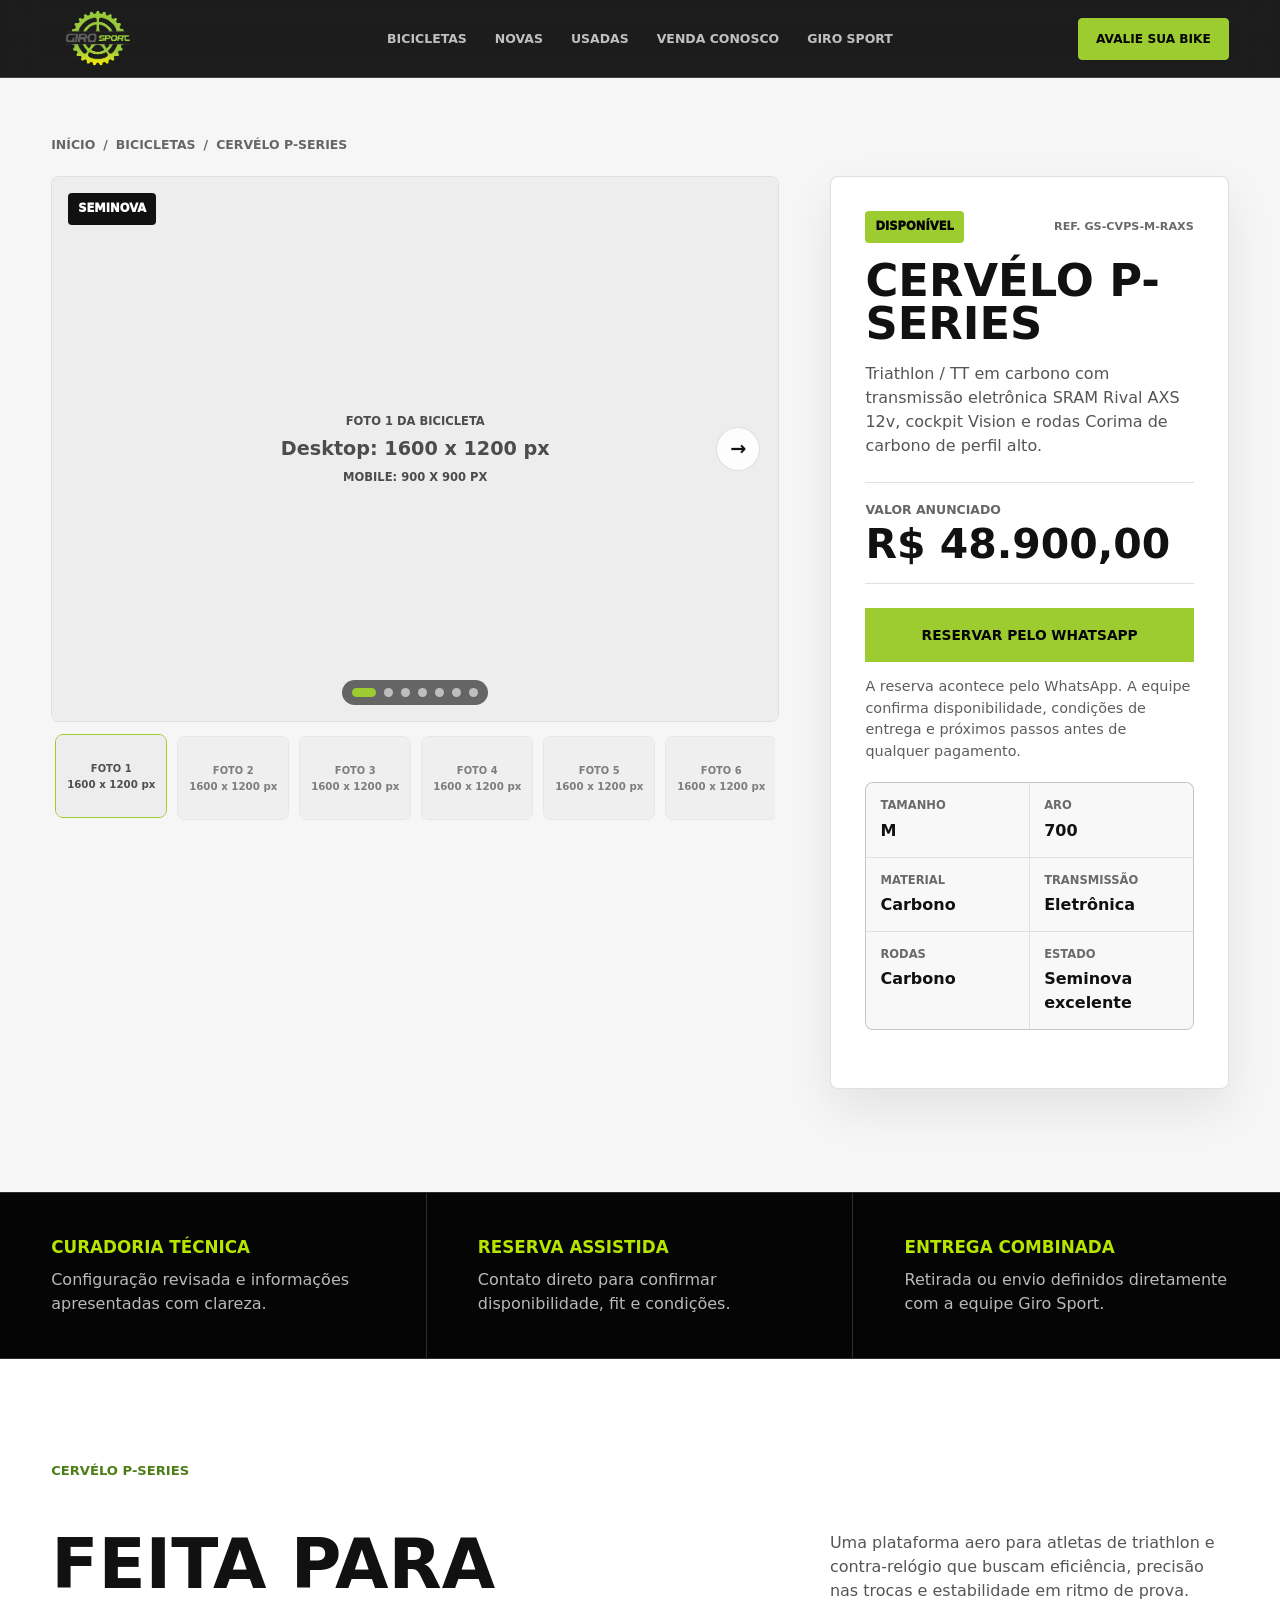
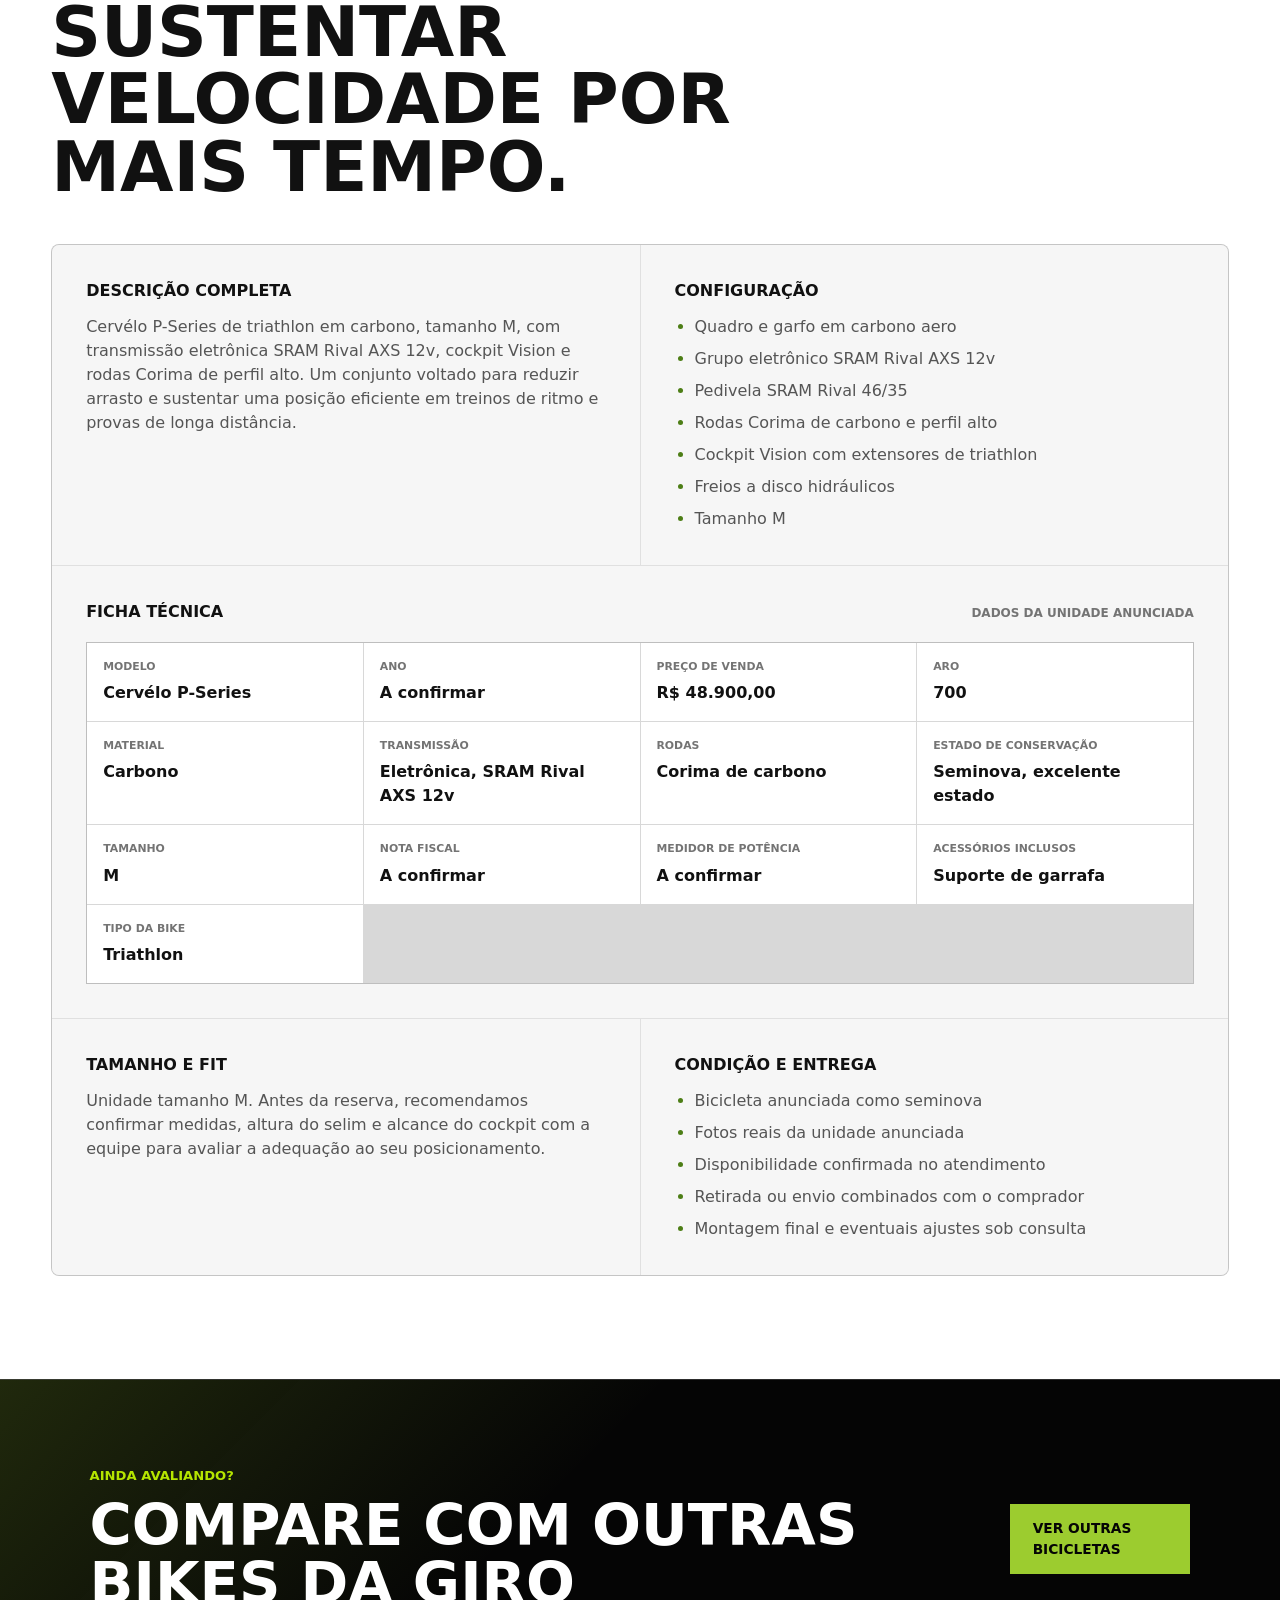
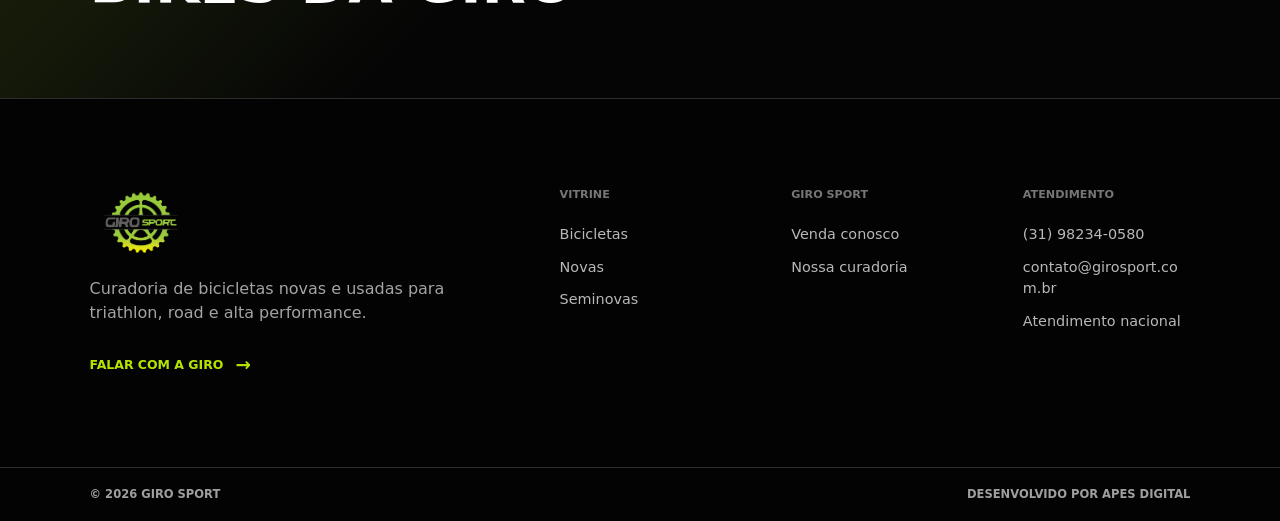
==== commit 9f1fe0d2: "0.2.1" ====
--- a/bike-cervelo-p-series.html
+++ b/bike-cervelo-p-series.html
@@ -9,18 +9,13 @@
       content="Cerv&eacute;lo P-Series seminova tamanho M, quadro de carbono, SRAM Rival AXS e rodas Corima de carbono. Reserve com atendimento da Giro Sport."
     >
     <meta name="theme-color" content="#050505">
-    <link rel="stylesheet" href="./styles.css?v=20260713-5">
+    <link rel="stylesheet" href="./styles.css?v=20260715-1">
     <script type="application/ld+json">
       {
         "@context": "https://schema.org",
         "@type": "Product",
         "name": "Cerv\u00e9lo P-Series Rival AXS",
         "sku": "GS-CVPS-M-RAXS",
-        "image": [
-          "./assets/cervelo-p-series-01.jpg",
-          "./assets/cervelo-p-series-02.jpg",
-          "./assets/cervelo-p-series-03.jpg"
-        ],
         "brand": {
           "@type": "Brand",
           "name": "Cerv\u00e9lo"
@@ -99,13 +94,16 @@
           <div class="product-gallery" aria-label="Fotos da Cerv&eacute;lo P-Series" data-product-gallery>
             <div class="product-main-image">
               <span class="badge used">Seminova</span>
-              <img
-                src="./assets/cervelo-p-series-01.jpg"
-                alt="Cerv&eacute;lo P-Series preta vista pelo lado da transmiss&atilde;o"
-                fetchpriority="high"
-                decoding="async"
+              <div
+                class="image-placeholder product-main-placeholder"
+                role="img"
+                aria-label="Foto 1 da bicicleta pendente"
                 data-gallery-main
               >
+                <span data-gallery-placeholder-title>Foto 1 da bicicleta</span>
+                <strong>Desktop: 1600 x 1200 px</strong>
+                <small>Mobile: 900 x 900 px</small>
+              </div>
               <button class="product-gallery-next" type="button" aria-label="Ver pr&oacute;xima foto" data-gallery-next>
                 &rarr;
               </button>
@@ -126,64 +124,85 @@
                 aria-label="Mostrar vista lateral da Cerv&eacute;lo P-Series"
                 aria-current="true"
                 data-gallery-thumb
-                data-src="./assets/cervelo-p-series-01.jpg"
+                data-gallery-label="Foto 1 da bicicleta"
                 data-alt="Cerv&eacute;lo P-Series preta vista pelo lado da transmiss&atilde;o"
               >
-                <img src="./assets/cervelo-p-series-01.jpg" alt="Vista lateral da Cerv&eacute;lo P-Series" decoding="async">
+                <div class="image-placeholder product-thumb-placeholder">
+                  <span>Foto 1</span>
+                  <strong>1600 x 1200 px</strong>
+                </div>
               </button>
               <button
                 type="button"
                 aria-label="Mostrar detalhe frontal do quadro"
                 data-gallery-thumb
-                data-src="./assets/cervelo-p-series-02.jpg"
+                data-gallery-label="Foto 2 da bicicleta"
                 data-alt="Detalhe frontal do quadro da Cerv&eacute;lo P-Series"
               >
-                <img src="./assets/cervelo-p-series-02.jpg" alt="Detalhe frontal do quadro da Cerv&eacute;lo P-Series" loading="lazy" decoding="async">
+                <div class="image-placeholder product-thumb-placeholder">
+                  <span>Foto 2</span>
+                  <strong>1600 x 1200 px</strong>
+                </div>
               </button>
               <button
                 type="button"
                 aria-label="Mostrar pedivela e c&acirc;mbio dianteiro SRAM Rival"
                 data-gallery-thumb
-                data-src="./assets/cervelo-p-series-03.jpg"
+                data-gallery-label="Foto 3 da bicicleta"
                 data-alt="Pedivela e c&acirc;mbio dianteiro SRAM Rival da Cerv&eacute;lo"
               >
-                <img src="./assets/cervelo-p-series-03.jpg" alt="Pedivela e c&acirc;mbio dianteiro SRAM Rival" loading="lazy" decoding="async">
+                <div class="image-placeholder product-thumb-placeholder">
+                  <span>Foto 3</span>
+                  <strong>1600 x 1200 px</strong>
+                </div>
               </button>
               <button
                 type="button"
                 aria-label="Mostrar c&acirc;mbio traseiro SRAM Rival"
                 data-gallery-thumb
-                data-src="./assets/cervelo-p-series-04.jpg"
+                data-gallery-label="Foto 4 da bicicleta"
                 data-alt="Detalhe do c&acirc;mbio traseiro SRAM Rival AXS"
               >
-                <img src="./assets/cervelo-p-series-04.jpg" alt="C&acirc;mbio traseiro SRAM Rival AXS" loading="lazy" decoding="async">
+                <div class="image-placeholder product-thumb-placeholder">
+                  <span>Foto 4</span>
+                  <strong>1600 x 1200 px</strong>
+                </div>
               </button>
               <button
                 type="button"
                 aria-label="Mostrar cassete e freio a disco traseiro"
                 data-gallery-thumb
-                data-src="./assets/cervelo-p-series-05.jpg"
+                data-gallery-label="Foto 5 da bicicleta"
                 data-alt="Detalhe do cassete e freio a disco traseiro da Cerv&eacute;lo"
               >
-                <img src="./assets/cervelo-p-series-05.jpg" alt="Cassete e freio a disco traseiro" loading="lazy" decoding="async">
+                <div class="image-placeholder product-thumb-placeholder">
+                  <span>Foto 5</span>
+                  <strong>1600 x 1200 px</strong>
+                </div>
               </button>
               <button
                 type="button"
                 aria-label="Mostrar cockpit de triathlon Vision"
                 data-gallery-thumb
-                data-src="./assets/cervelo-p-series-06.jpg"
+                data-gallery-label="Foto 6 da bicicleta"
                 data-alt="Cockpit de triathlon Vision com extensores e apoios de bra&ccedil;o"
               >
-                <img src="./assets/cervelo-p-series-06.jpg" alt="Cockpit de triathlon Vision" loading="lazy" decoding="async">
+                <div class="image-placeholder product-thumb-placeholder">
+                  <span>Foto 6</span>
+                  <strong>1600 x 1200 px</strong>
+                </div>
               </button>
               <button
                 type="button"
                 aria-label="Mostrar detalhe do c&acirc;mbio dianteiro"
                 data-gallery-thumb
-                data-src="./assets/cervelo-p-series-07.jpg"
+                data-gallery-label="Foto 7 da bicicleta"
                 data-alt="Detalhe do c&acirc;mbio dianteiro e coroas SRAM Rival"
               >
-                <img src="./assets/cervelo-p-series-07.jpg" alt="C&acirc;mbio dianteiro e coroas SRAM Rival" loading="lazy" decoding="async">
+                <div class="image-placeholder product-thumb-placeholder">
+                  <span>Foto 7</span>
+                  <strong>1600 x 1200 px</strong>
+                </div>
               </button>
             </div>
           </div>
@@ -430,6 +449,6 @@
       </div>
     </footer>
 
-    <script src="./script.js"></script>
+    <script src="./script.js?v=20260715-1"></script>
   </body>
 </html>
--- a/styles.css
+++ b/styles.css
@@ -42,6 +42,30 @@
 img {
   display: block;
   max-width: 100%;
+}
+
+.image-placeholder {
+  display: grid;
+  place-content: center;
+  gap: 5px;
+  width: 100%;
+  height: 100%;
+  padding: 24px;
+  border: 1px dashed #989898;
+  background: #e9e9e9;
+  color: #4f4f4f;
+  text-align: center;
+}
+
+.image-placeholder span,
+.image-placeholder small {
+  font-size: 0.72rem;
+  font-weight: 800;
+  text-transform: uppercase;
+}
+
+.image-placeholder strong {
+  font-size: clamp(0.95rem, 1.6vw, 1.2rem);
 }
 
 a {
@@ -272,6 +296,18 @@
   transition: transform 5.8s ease-out;
 }
 
+.hero-image-placeholder {
+  position: absolute;
+  inset: 0;
+  align-content: center;
+  justify-content: end;
+  padding-right: clamp(32px, 10vw, 160px);
+  border-color: rgba(255, 255, 255, 0.34);
+  background: #1a1a1a;
+  color: rgba(255, 255, 255, 0.74);
+  text-align: left;
+}
+
 .hero-slide.is-active .hero-media {
   transform: scale(1);
 }
@@ -555,6 +591,12 @@
   transition: transform 220ms ease;
 }
 
+.bike-image picture {
+  display: block;
+  width: 100%;
+  height: 100%;
+}
+
 .bike-image.is-contain img {
   object-fit: contain;
   transform: none;
@@ -681,6 +723,14 @@
   object-position: 68% center;
 }
 
+.sell-image-placeholder {
+  position: absolute;
+  inset: 0;
+  border-color: #8e8e8e;
+  background: #dcdcdc;
+  color: #424242;
+}
+
 .sell-media-caption {
   position: absolute;
   z-index: 2;
@@ -948,6 +998,14 @@
 
 .product-gallery .product-main-image > img[data-gallery-main] {
   object-fit: contain;
+}
+
+.product-main-placeholder {
+  position: absolute;
+  inset: 0;
+  border: 0;
+  background: #ededed;
+  color: #4c4c4c;
 }
 
 .product-gallery-next {
@@ -1055,6 +1113,22 @@
   object-fit: cover;
 }
 
+.product-thumb-placeholder {
+  gap: 3px;
+  padding: 8px;
+  border: 0;
+  background: #ededed;
+}
+
+.product-thumb-placeholder span {
+  font-size: 0.62rem;
+}
+
+.product-thumb-placeholder strong {
+  font-size: 0.64rem;
+  line-height: 1.15;
+}
+
 .product-summary {
   position: sticky;
   top: calc(var(--header-height) + 24px);
@@ -1583,6 +1657,13 @@
     width: calc(100% - 32px);
     margin-left: 16px;
     transform: none;
+  }
+
+  .hero-image-placeholder {
+    align-content: start;
+    justify-content: center;
+    padding: 92px 18px 0;
+    text-align: center;
   }
 
   .hero-content .eyebrow {
